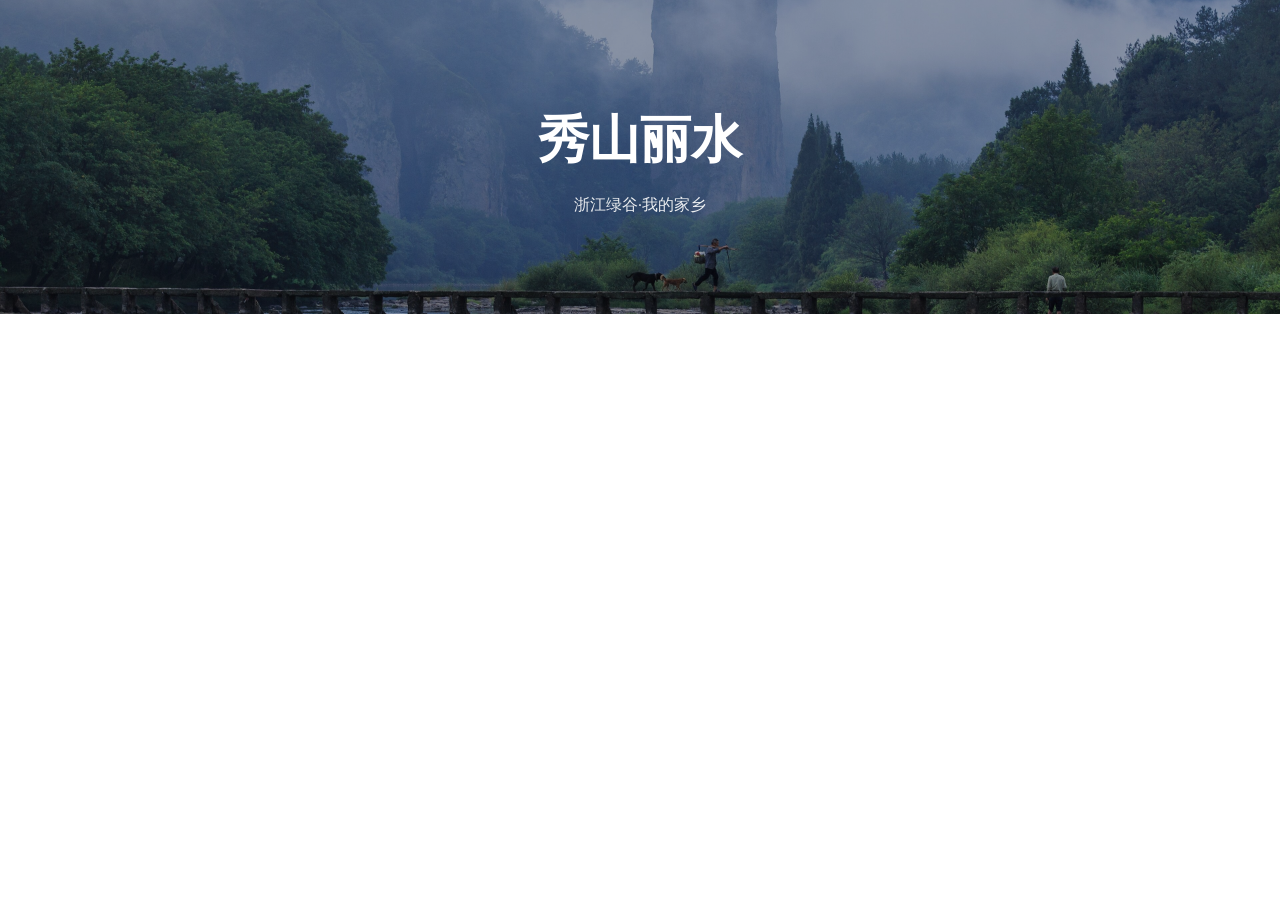
==== hometown/index.html @ d95a96ff "搭建家乡风光专题页骨架与内容" ====
<!DOCTYPE html>
<html lang="zh-CN">
<head>
    <meta charset="UTF-8">
    <meta name="viewport" content="width=device-width, initial-scale=1.0">
    <title>秀山丽水--我的家乡</title>
    <link rel="stylesheet" href="css/style.css">
</head>
<body>
    <!-- 顶部横幅 -->
    <header class="hero">
        <h1>秀山丽水</h1>
        <p>浙江绿谷·我的家乡</p>
    </header>
</body>
</html>
---- hometown/css/style.css ----
/* ===== 基础重置 ===== */
* { box-sizing: border-box; }

body {
    font-family: "Microsoft Yahei", sans-serif;
    margin: 0;
    color: #2f3a2f;
    line-height: 1.7;
}

img { max-width: 100%; display: block; }

/* ===== 顶部横幅 ===== */
.hero {
    background: linear-gradient(rgba(0,0,0,.35), rgba(0,0,0,.35)),
                url("../images/scenery-xiandu.jpg") center/cover;
    color: #fff;
    text-align: center;
    padding: 64px 16px;
}
.hero h1 { font-size: 2rem; margin: 0 0 8px; }
.hero p { margin: 0; opacity: .9; }

/* ===== 导航：Flex 布局 ===== */
.main-nav { background: #1b5e3b; position: sticky; top: 0; }
.nav-wrap {
    max-width: 960px;
    margin: 0 auto;
    padding: 10px 16px;
    display: flex;
    justify-content: space-between;
    align-items: center;
    flex-wrap: wrap;
    gap: 8px;
}
.brand { color: #fff; font-weight: bold; text-decoration: none; font-size: 1.2rem; }
.nav-links { display: flex; gap: 18px; flex-wrap: wrap; }
.nav-links a { color: #d7ecd9; text-decoration: none; }
.nav-links a:hover { color: #fff; text-decoration: underline; }

/* ===== 区块通用 ===== */
.section { max-width: 960px; margin: 0 auto; padding: 32px 16px; }
.section h2 {
    border-left: 5px solid #2e7d4f;
    padding-left: 10px;
    margin-top: 0;
}

/* ===== 简介标签 ===== */
.tag-row { display: flex; flex-wrap: wrap; gap: 10px; margin-top: 16px; }
.tag {
    background: #e8f3ec;
    color: #2e7d4f;
    border-radius: 999px;
    padding: 4px 14px;
    font-size: .9rem;
}

/* ===== 卡片墙：Grid 布局，手机默认一列 ===== */
.card-grid {
    display: grid;
    grid-template-columns: 1fr;
    gap: 16px;
}
.card {
    border: 1px solid #e0e0e0;
    border-radius: 10px;
    overflow: hidden;
    background: #fff;
}
.card img { width: 100%; height: 180px; object-fit: cover; }
.card-body { padding: 14px 16px; }
.card h3 { margin: 0 0 6px; font-size: 1.1rem; }
.card p { margin: 0; font-size: .95rem; color: #555; }
.text-card { background: #f6faf7; }

/* ===== 贴士列表 ===== */
.tips-list { padding-left: 20px; }
.tips-list li { margin-bottom: 8px; }

/* ===== 页脚 ===== */
.footer {
    background: #26332a;
    color: #cdd8cf;
    text-align: center;
    padding: 24px 16px;
    margin-top: 32px;
}
.footer a { color: #9fd4b0; margin: 0 8px; }
.copyright { font-size: .85rem; opacity: .7; margin-top: 12px; }

/* ===== 平板断点：≥768px，卡片两列 ===== */
@media (min-width: 768px) {
    .card-grid { grid-template-columns: repeat(2, 1fr); }
    .hero { padding: 96px 16px; }
    .hero h1 { font-size: 2.6rem; }
}

/* ===== 桌面断点：≥992px，景点卡片四列 ===== */
@media (min-width: 992px) {
    #scenery .card-grid { grid-template-columns: repeat(4, 1fr); }
    .hero h1 { font-size: 3.2rem; }
}
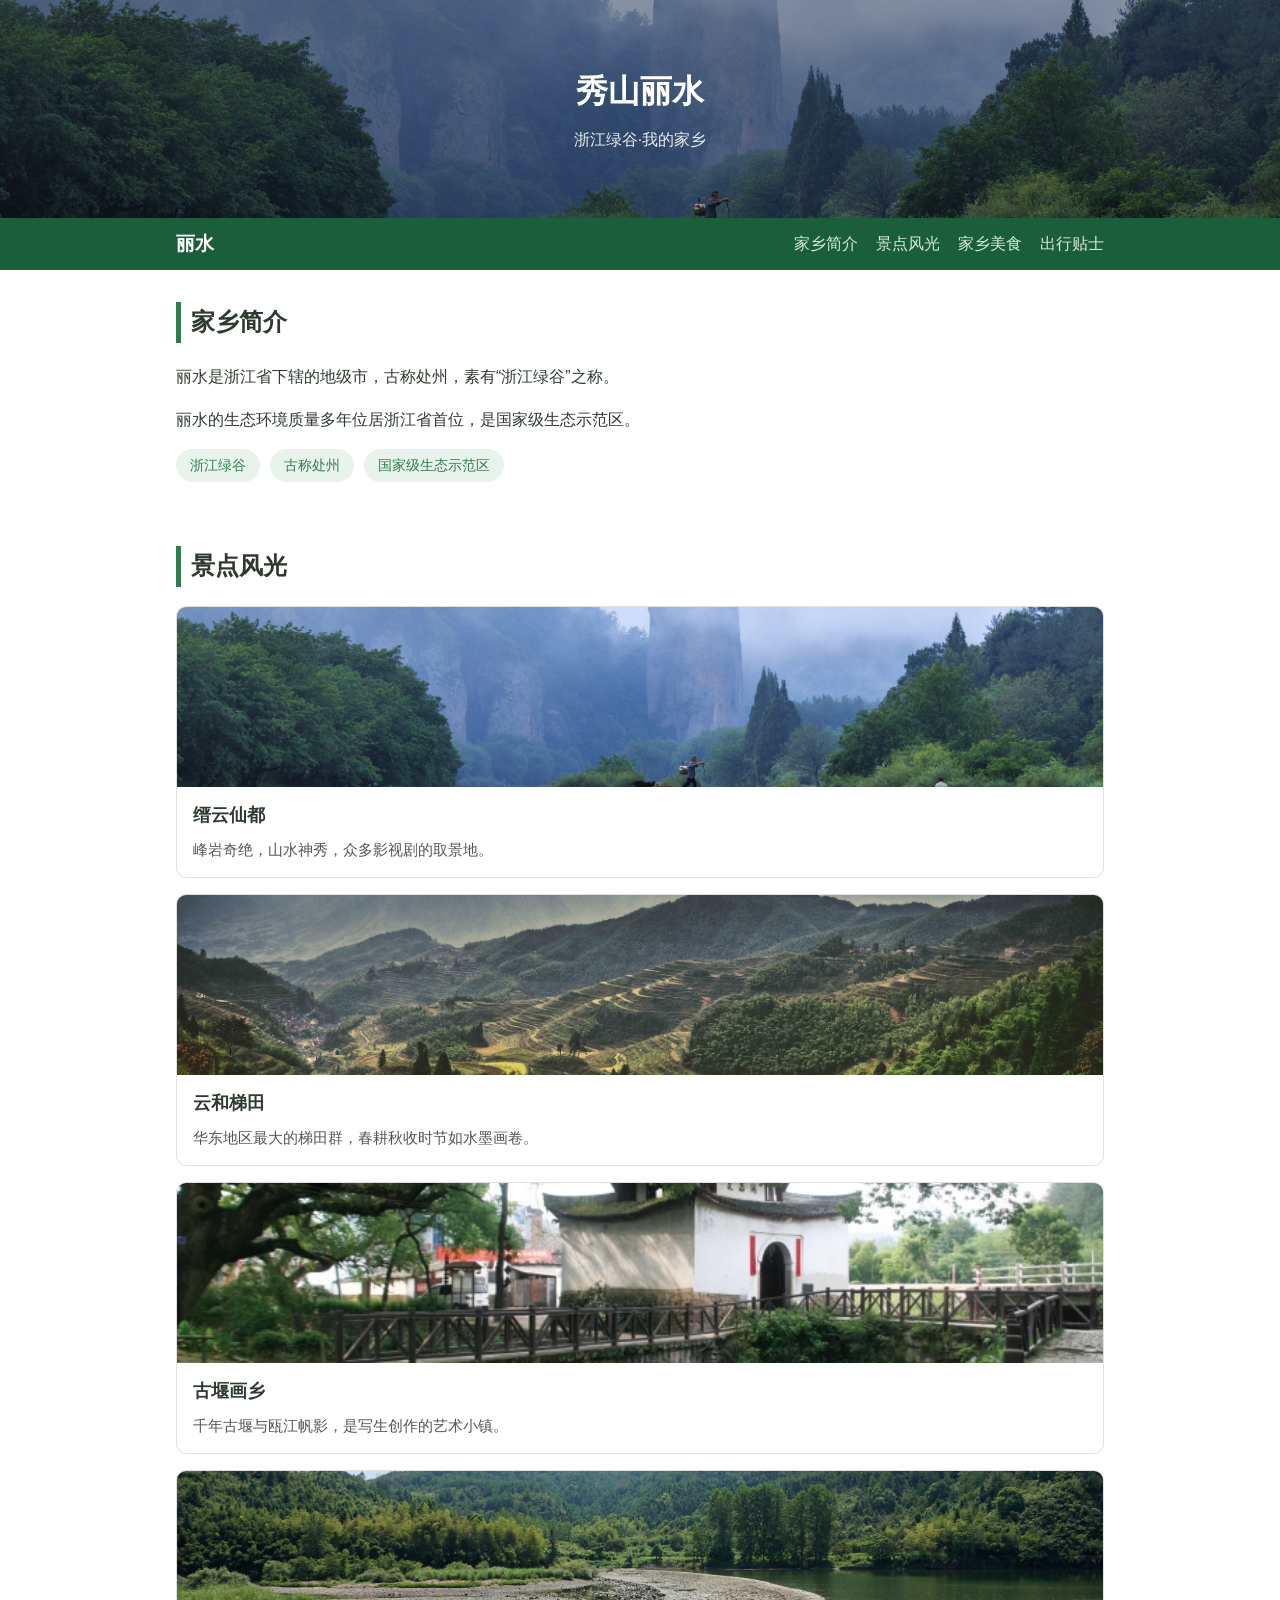
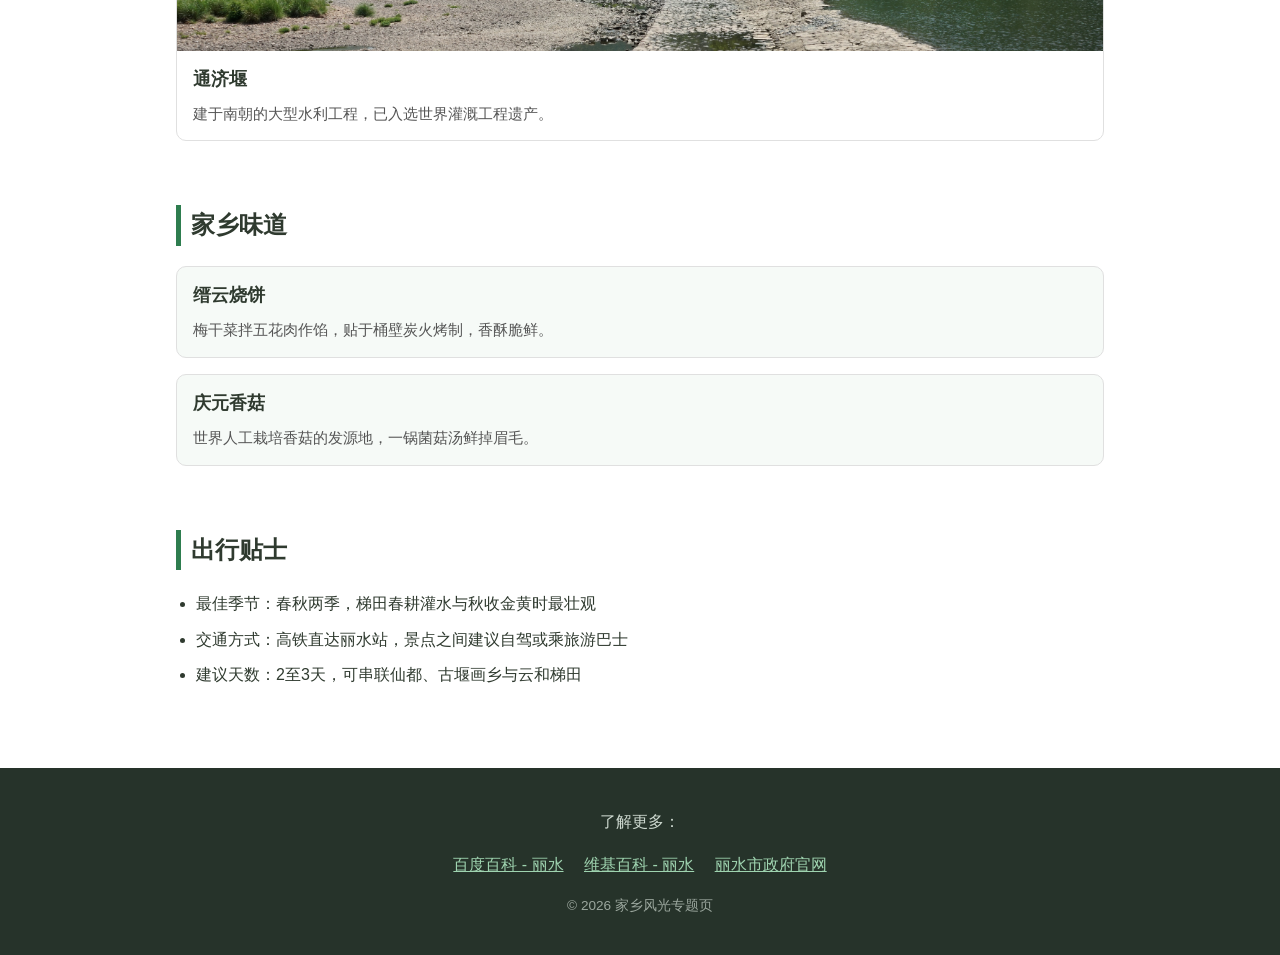
==== commit 26962670: "添加专题页基础样式与移动端布局" ====
--- a/hometown/index.html
+++ b/hometown/index.html
@@ -12,6 +12,107 @@
         <h1>秀山丽水</h1>
         <p>浙江绿谷·我的家乡</p>
     </header>
+     <!-- 锚点导航：Flex布局 -->
+    <nav class="main-nav">
+        <div class="nav-wrap">
+            <a class="brand" href="#">丽水</a>
+            <div class="nav-links">
+                <a href="#intro">家乡简介</a>
+                <a href="#scenery">景点风光</a>
+                <a href="#food">家乡美食</a>
+                <a href="#tips">出行贴士</a>
+            </div>
+        </div>
+    </nav>
+
+    <main>
+        <!-- 家乡简介 -->
+        <section id="intro" class="section">
+            <h2>家乡简介</h2>
+            <p>丽水是浙江省下辖的地级市，古称处州，素有“浙江绿谷”之称。</p>
+            <p>丽水的生态环境质量多年位居浙江省首位，是国家级生态示范区。</p>
+            <div class="tag-row">
+                <span class="tag">浙江绿谷</span>
+                <span class="tag">古称处州</span>
+                <span class="tag">国家级生态示范区</span>
+            </div>
+        </section>
+
+        <!-- 景点风光：Grid卡片墙 -->
+        <section id="scenery" class="section">
+            <h2>景点风光</h2>
+            <div class="card-grid">
+                <article class="card">
+                    <img src="images/scenery-xiandu.jpg" alt="缙云仙都风景图">
+                    <div class="card-body">
+                        <h3>缙云仙都</h3>
+                        <p>峰岩奇绝，山水神秀，众多影视剧的取景地。</p>
+                    </div>
+                </article>
+                <article class="card">
+                    <img src="images/scenery-titian.jpg" alt="云和梯田风景图">
+                    <div class="card-body">
+                        <h3>云和梯田</h3>
+                        <p>华东地区最大的梯田群，春耕秋收时节如水墨画卷。</p>
+                    </div>
+                </article>
+                <article class="card">
+                    <img src="images/scenery-huaxiang.jpg" alt="古堰画乡风景图">
+                    <div class="card-body">
+                        <h3>古堰画乡</h3>
+                        <p>千年古堰与瓯江帆影，是写生创作的艺术小镇。</p>
+                    </div>
+                </article>
+                <article class="card">
+                    <img src="images/scenery-tongjiyan.jpg" alt="通济堰风景图">
+                    <div class="card-body">
+                        <h3>通济堰</h3>
+                        <p>建于南朝的大型水利工程，已入选世界灌溉工程遗产。</p>
+                    </div>
+                </article>
+            </div>
+        </section>
+
+        <!-- 家乡味道 -->
+        <section id="food" class="section">
+            <h2>家乡味道</h2>
+            <div class="card-grid">
+                <article class="card text-card">
+                    <div class="card-body">
+                        <h3>缙云烧饼</h3>
+                        <p>梅干菜拌五花肉作馅，贴于桶壁炭火烤制，香酥脆鲜。</p>
+                    </div>
+                </article>
+                <article class="card text-card">
+                    <div class="card-body">
+                        <h3>庆元香菇</h3>
+                        <p>世界人工栽培香菇的发源地，一锅菌菇汤鲜掉眉毛。</p>
+                    </div>
+                </article>
+            </div>
+        </section>
+
+        <!-- 出行贴士 -->
+        <section id="tips" class="section">
+            <h2>出行贴士</h2>
+            <ul class="tips-list">
+                <li>最佳季节：春秋两季，梯田春耕灌水与秋收金黄时最壮观</li>
+                <li>交通方式：高铁直达丽水站，景点之间建议自驾或乘旅游巴士</li>
+                <li>建议天数：2至3天，可串联仙都、古堰画乡与云和梯田</li>
+            </ul>
+        </section>
+    </main>
+
+    <!-- 页脚 -->
+    <footer class="footer">
+        <p>了解更多：</p>
+        <p>
+            <a href="http://baike.baidu.com/丽水" target="_blank">百度百科 - 丽水</a>
+            <a href="https://zh.wikipedia.org/wiki/丽水">维基百科 - 丽水</a>
+            <a href="https://data.lishui.gov.cn/#/">丽水市政府官网</a>
+        </p>
+        <p class="copyright">© 2026 家乡风光专题页</p>
+    </footer>
 </body>
 </html>
 
--- a/hometown/css/style.css
+++ b/hometown/css/style.css
@@ -89,15 +89,3 @@
 .footer a { color: #9fd4b0; margin: 0 8px; }
 .copyright { font-size: .85rem; opacity: .7; margin-top: 12px; }
 
-/* ===== 平板断点：≥768px，卡片两列 ===== */
-@media (min-width: 768px) {
-    .card-grid { grid-template-columns: repeat(2, 1fr); }
-    .hero { padding: 96px 16px; }
-    .hero h1 { font-size: 2.6rem; }
-}
-
-/* ===== 桌面断点：≥992px，景点卡片四列 ===== */
-@media (min-width: 992px) {
-    #scenery .card-grid { grid-template-columns: repeat(4, 1fr); }
-    .hero h1 { font-size: 3.2rem; }
-}
